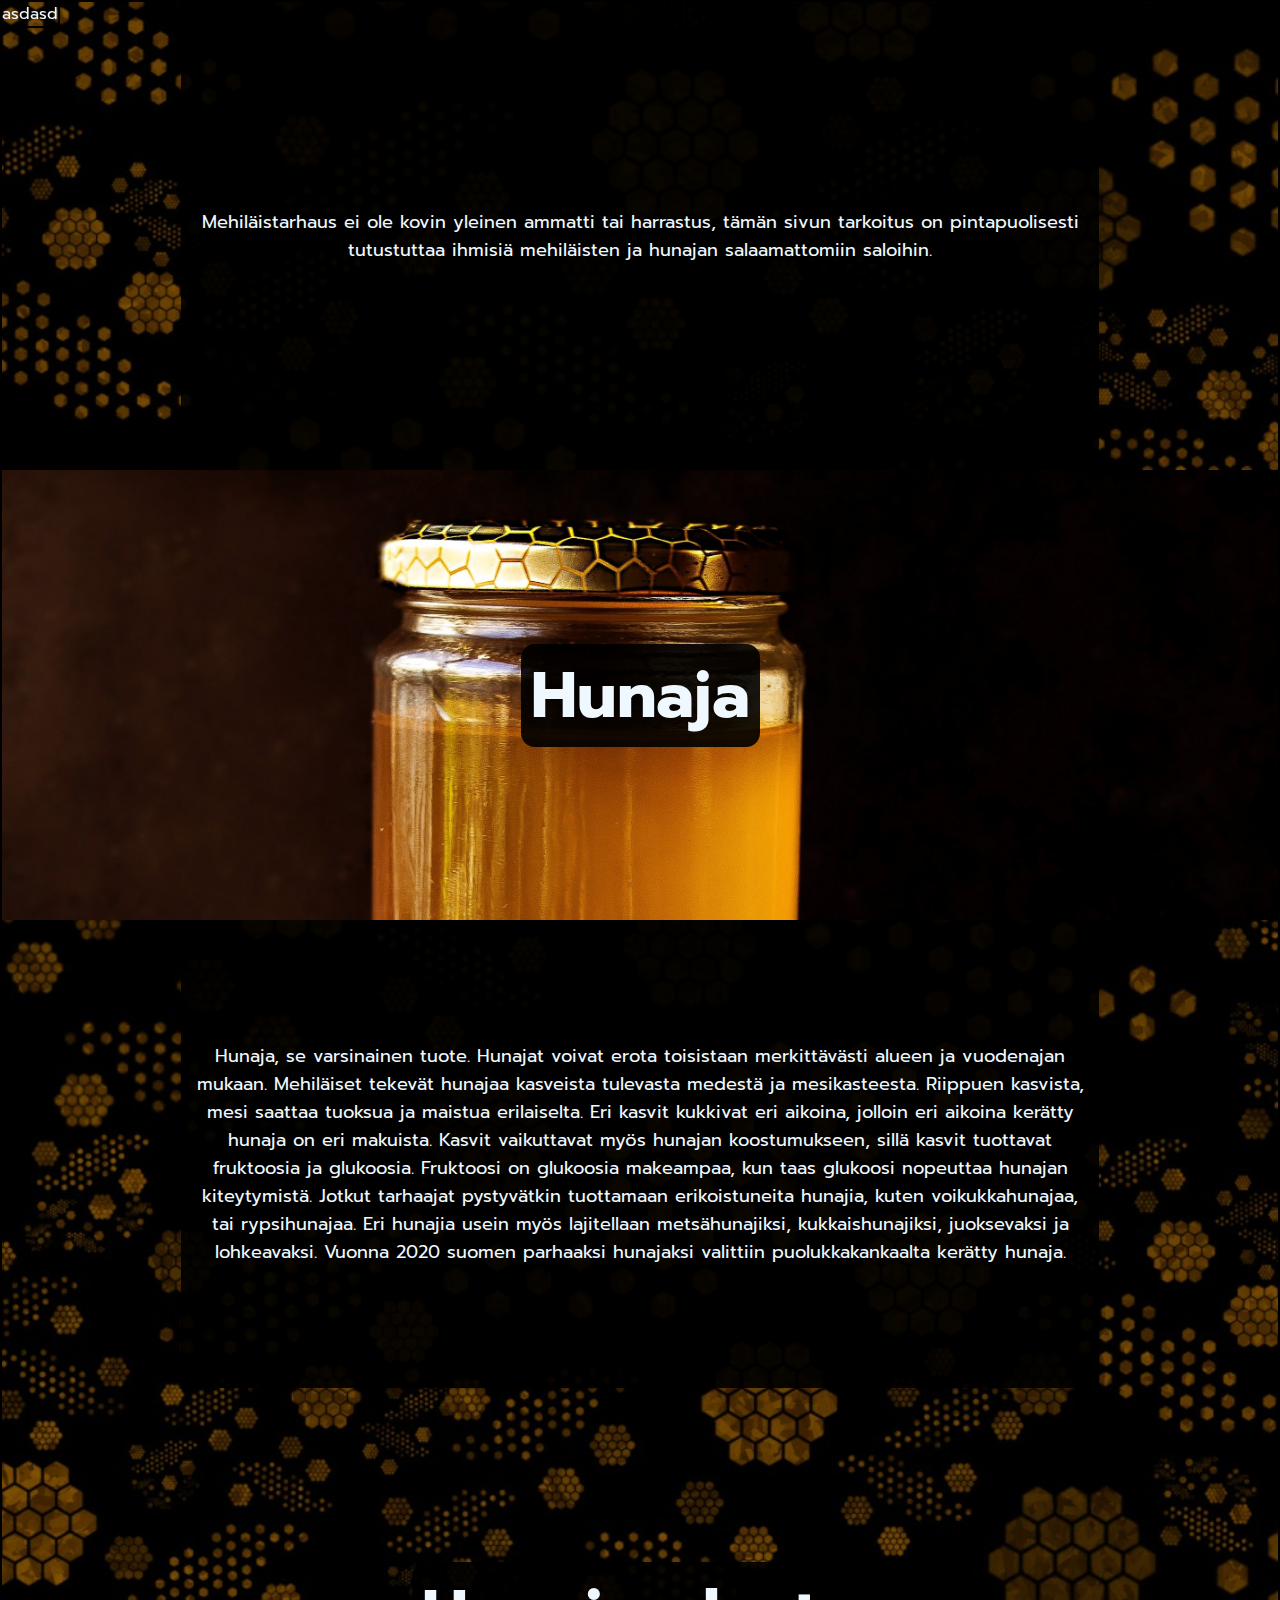
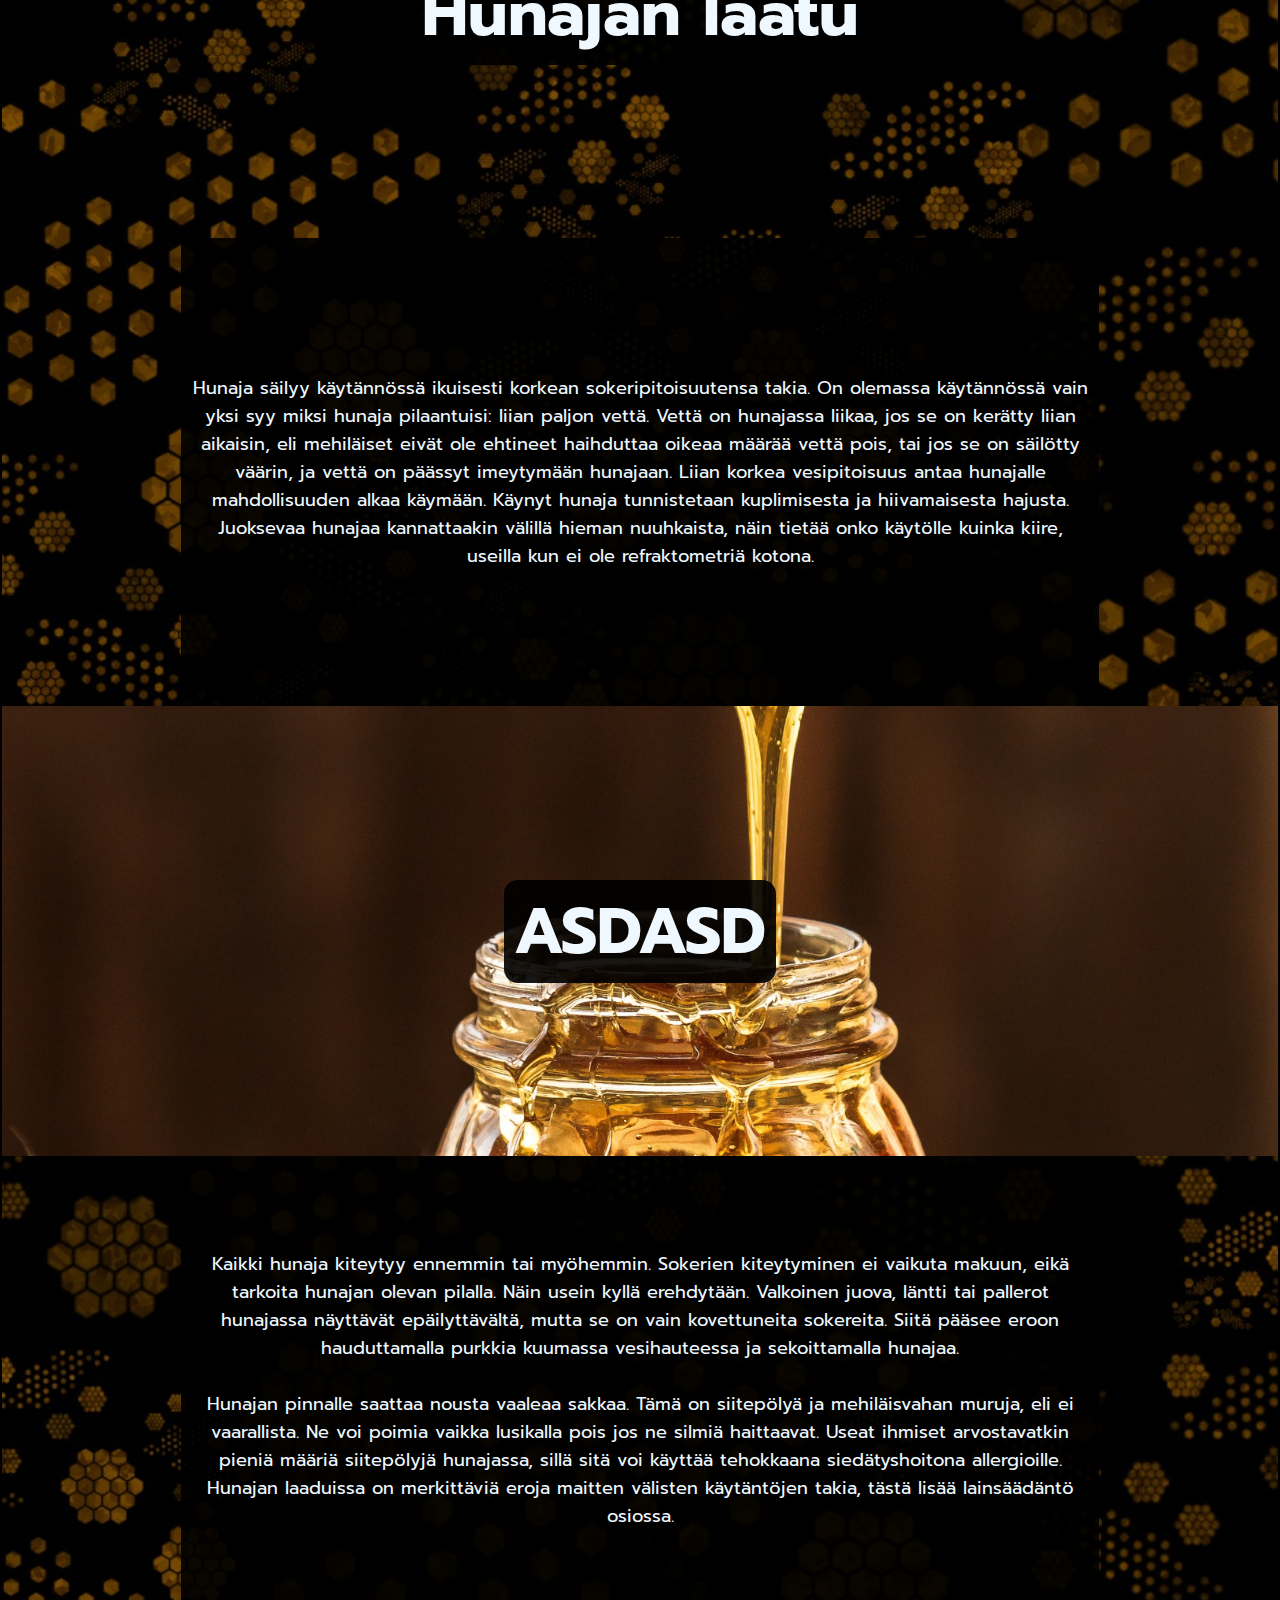
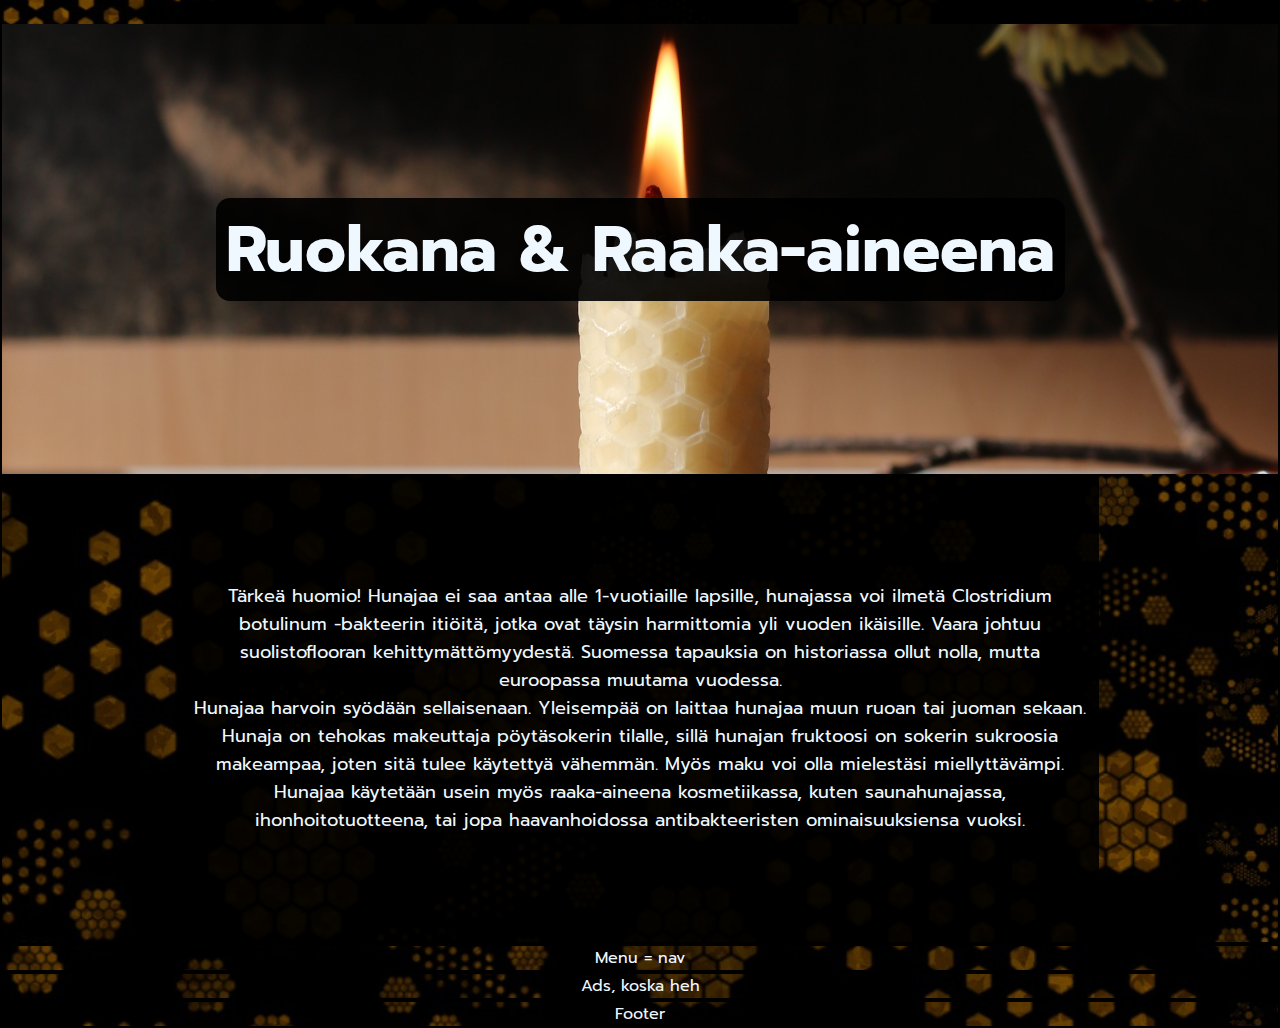
==== hha_apiary.html @ 1c7a5c9d "sivu 1 content valmis, nav bar kesken" ====
<html lang="en">
<head>
    <meta charset="UTF-8">
    <meta http-equiv="X-UA-Compatible" content="IE=edge">
    <meta name="viewport" content="width=device-width, initial-scale=1.0">
    <link rel="stylesheet" type="text/css" media="screen" href="hha_style.css">
    <script src="hha_script.js"></script>
    <title>Honeyhill FApiary</title>
</head>
<body>
    <body class="hha_grid">
        <header class="hha__header">
           asdasd

        </header>
        <main class="hha__main">
            <div>              
                Mehiläistarhaus ei ole kovin yleinen ammatti tai harrastus, tämän sivun tarkoitus on pintapuolisesti tutustuttaa ihmisiä mehiläisten ja hunajan salaamattomiin saloihin.
            </div>

            <div>
                <h2>
                   Hunaja
                </h2>

            </div>

            <div>
                <p>Hunaja, se varsinainen tuote. Hunajat voivat erota toisistaan merkittävästi alueen ja vuodenajan mukaan. Mehiläiset tekevät hunajaa kasveista tulevasta medestä ja mesikasteesta. Riippuen kasvista, mesi saattaa tuoksua ja maistua erilaiselta. 
                    Eri kasvit kukkivat eri aikoina, jolloin eri aikoina kerätty hunaja on eri makuista. Kasvit vaikuttavat myös hunajan koostumukseen, sillä kasvit tuottavat fruktoosia ja glukoosia.
                    Fruktoosi on glukoosia makeampaa, kun taas glukoosi nopeuttaa hunajan kiteytymistä.
                    Jotkut tarhaajat pystyvätkin tuottamaan erikoistuneita hunajia, kuten voikukkahunajaa, tai rypsihunajaa. Eri hunajia usein myös lajitellaan metsähunajiksi, kukkaishunajiksi, juoksevaksi ja lohkeavaksi. Vuonna 2020 suomen parhaaksi hunajaksi valittiin puolukkakankaalta kerätty hunaja.
                </p>             
            </div>

            <div>
                <h2>Hunajan laatu</h2>
            </div>
            <div>
                <p>
                    Hunaja säilyy käytännössä ikuisesti korkean sokeripitoisuutensa takia.
                    On olemassa käytännössä vain yksi syy miksi hunaja pilaantuisi: liian paljon vettä. Vettä on hunajassa liikaa, jos se on kerätty liian aikaisin, eli mehiläiset eivät ole ehtineet haihduttaa oikeaa määrää vettä pois, tai jos se on säilötty väärin, ja vettä on päässyt imeytymään hunajaan.
                    Liian korkea vesipitoisuus antaa hunajalle mahdollisuuden alkaa käymään. Käynyt hunaja tunnistetaan kuplimisesta ja hiivamaisesta hajusta. Juoksevaa hunajaa kannattaakin välillä hieman nuuhkaista, näin tietää onko käytölle kuinka kiire, useilla kun ei ole refraktometriä kotona.
                </p>
            </div>
            <div>
                <h2> ASDASD</h2>
            </div>
            <div>
                <p>
                    Kaikki hunaja kiteytyy ennemmin tai myöhemmin. Sokerien kiteytyminen ei vaikuta makuun, eikä tarkoita hunajan olevan pilalla. Näin usein kyllä erehdytään. Valkoinen juova, läntti tai pallerot hunajassa näyttävät epäilyttävältä, mutta se on vain kovettuneita sokereita. Siitä pääsee eroon hauduttamalla purkkia kuumassa vesihauteessa ja sekoittamalla hunajaa. 
                    <br><br>
                    Hunajan pinnalle saattaa nousta vaaleaa sakkaa. Tämä on siitepölyä ja mehiläisvahan muruja, eli ei vaarallista. Ne voi poimia vaikka lusikalla pois jos ne silmiä haittaavat. Useat ihmiset arvostavatkin pieniä määriä siitepölyjä hunajassa, sillä sitä voi käyttää tehokkaana siedätyshoitona allergioille.
                    Hunajan laaduissa on merkittäviä eroja maitten välisten käytäntöjen takia, tästä lisää lainsäädäntö osiossa.
                </p>
            </div>
            <div>
                <h2>Ruokana & Raaka-aineena</h2>
            </div>
            <div>
                <p>
                    Tärkeä huomio! Hunajaa ei saa antaa alle 1-vuotiaille lapsille, hunajassa voi ilmetä Clostridium botulinum -bakteerin itiöitä, jotka ovat täysin harmittomia yli vuoden ikäisille. Vaara johtuu suolistoflooran kehittymättömyydestä. Suomessa tapauksia on historiassa ollut nolla, mutta euroopassa muutama vuodessa.
                    <br>
                    Hunajaa harvoin syödään sellaisenaan. Yleisempää on laittaa hunajaa muun ruoan tai juoman sekaan. Hunaja on tehokas makeuttaja pöytäsokerin tilalle, sillä hunajan fruktoosi on sokerin sukroosia makeampaa, joten sitä tulee käytettyä vähemmän. Myös maku voi olla mielestäsi miellyttävämpi.
                    <br>
                    Hunajaa käytetään usein myös raaka-aineena kosmetiikassa, kuten saunahunajassa, ihonhoitotuotteena, tai jopa haavanhoidossa antibakteeristen ominaisuuksiensa vuoksi.
                </p>
            </div>
        </main>
        <aside class="hha__left">Menu = nav</aside>
        <aside class="hha__right">Ads, koska heh</aside>
        <footer class="hha__footer">Footer</footer>
</body>
</html>
---- hha_style.css ----
/* Sivun yleiset asetukset */
@import url('https://fonts.googleapis.com/css2?family=Prompt:wght@100&display=swap');
* {	border: 0;
	padding: 0;
	margin: 0;
	font-family: 'Prompt', sans-serif;
	color: aliceblue;	
}

body {
    background: slategrey;
    text-align: center;
	background-image: url(hha_media/background-7002290.jpg);
	background-size: cover;
}

div {
	display: flex;
	align-items: center;
	justify-content: center;
	width: 100%;
	height: 50vh;}

h2 {
	font-size: 4em;
	background-color: rgb(0, 0, 0, 0.9);	
	padding: 3px 10px;
	border-radius: 14px;	
}

/* content uotoilu aka. sekoilu */

div:nth-child(1){
	margin: auto;
	padding: 1vh;
	max-width: 100vh;
	background-color: rgb(0, 0, 0, 0.9);
	font-size: 2vh;
}
div:nth-child(2){
	background-image: url(hha_media/honeyjar1.jpg);
	background-size: cover;
}
div:nth-child(3){
	margin: auto;
	padding: 1vh;
	max-width: 100vh;
	background-color: rgb(0, 0, 0, 0.9);
	font-size: 2vh;
}
div:nth-child(4){
	background-image: url(hha_media/honeyjar2.jpg);
	background-size: cover;
}
div:nth-child(5){
	margin: auto;
	padding: 1vh;
	max-width: 100vh;
	background-color: rgb(0, 0, 0, 0.9);
	font-size: 2vh;
}
div:nth-child(6){
	background-image: url(hha_media/honeyjar2\ -\ Copy.jpg);
	background-size: cover;
}
div:nth-child(7){
	margin: auto;
	padding: 1vh;
	max-width: 100vh;
	background-color: rgb(0, 0, 0, 0.9);
	font-size: 2vh;
}
div:nth-child(8){
	background-image: url(hha_media/beeswax-4052813.jpg);
	background-size: cover;
}
div:nth-child(9){
	margin: auto;
	padding: 1vh;
	max-width: 100vh;
	background-color: rgb(0, 0, 0, 0.9);
	font-size: 2vh;
}
div:nth-child(10){
	background-color: green;
}
div:nth-child(11){
	margin: auto;
	padding: 1vh;
	max-width: 100vh;
	background-color: rgb(0, 0, 0, 0.9);
	font-size: 2vh;

}div:nth-child(12){
	background-color: green;
}

/* Nav on viel ripulia, en ehtinyt selvittää miks eka versio ei toiminut. Tämä on väliaikainen */

.svg {
	max-width: 100px;
	max-height: 100px;
	background-color: whitesmoke;
		
}  
.hha__header { position: fixed;
}

/* Gridin jäsentely */

.hha__header { grid-area: header; border: black solid 2px; }
.hha__footer { grid-area: footer; border: black solid 2px; }
.hha__main { grid-area: main; border: black solid 2px; }
.hha__left { grid-area: navigation; border: black solid 2px;}
.hha__right { grid-area: ads; border: black solid 2px;}

.hha_grid {        
        grid-template-areas: 
                            "header"
		                    "navigation"
		                    "main"
		                    "ads"
		                    "footer";
		grid-template-columns: 100%;
		grid-template-rows: 100px 
							50px 
							1fr
							50px 
							30px;
	}
}
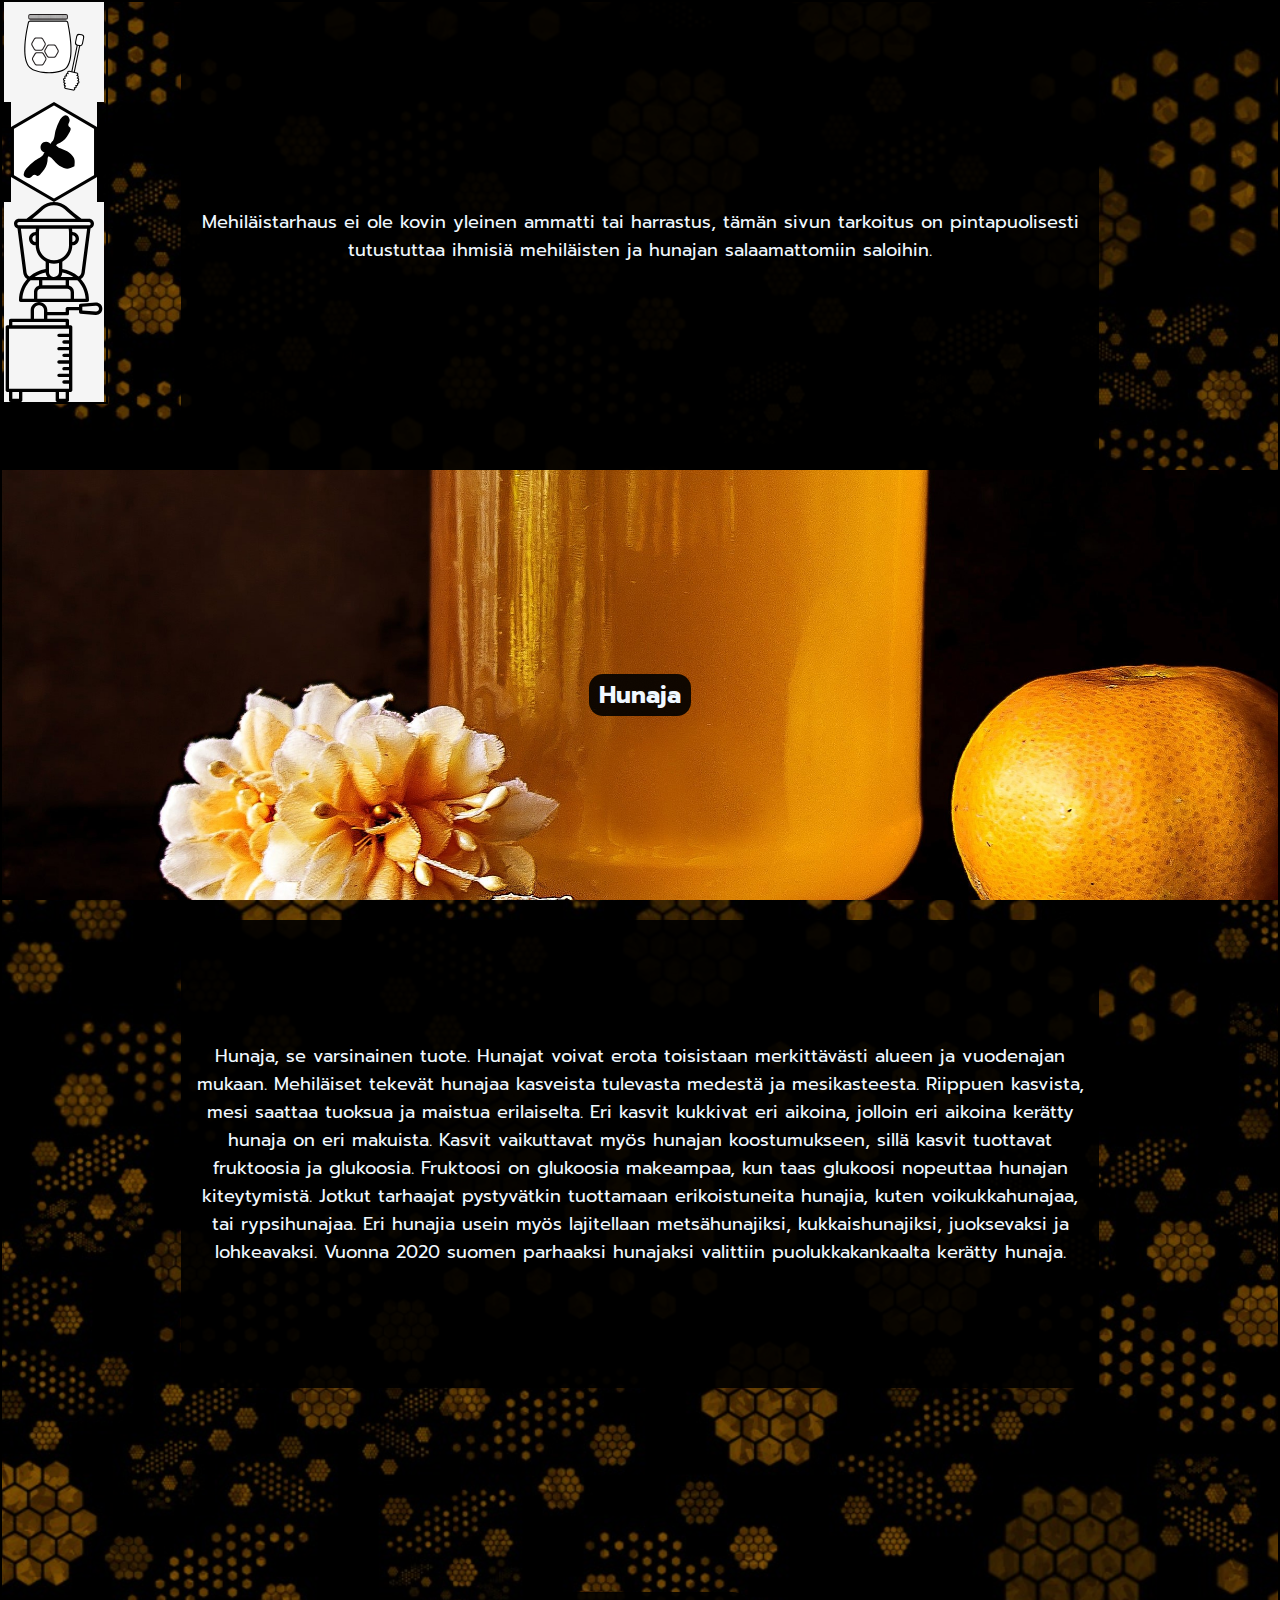
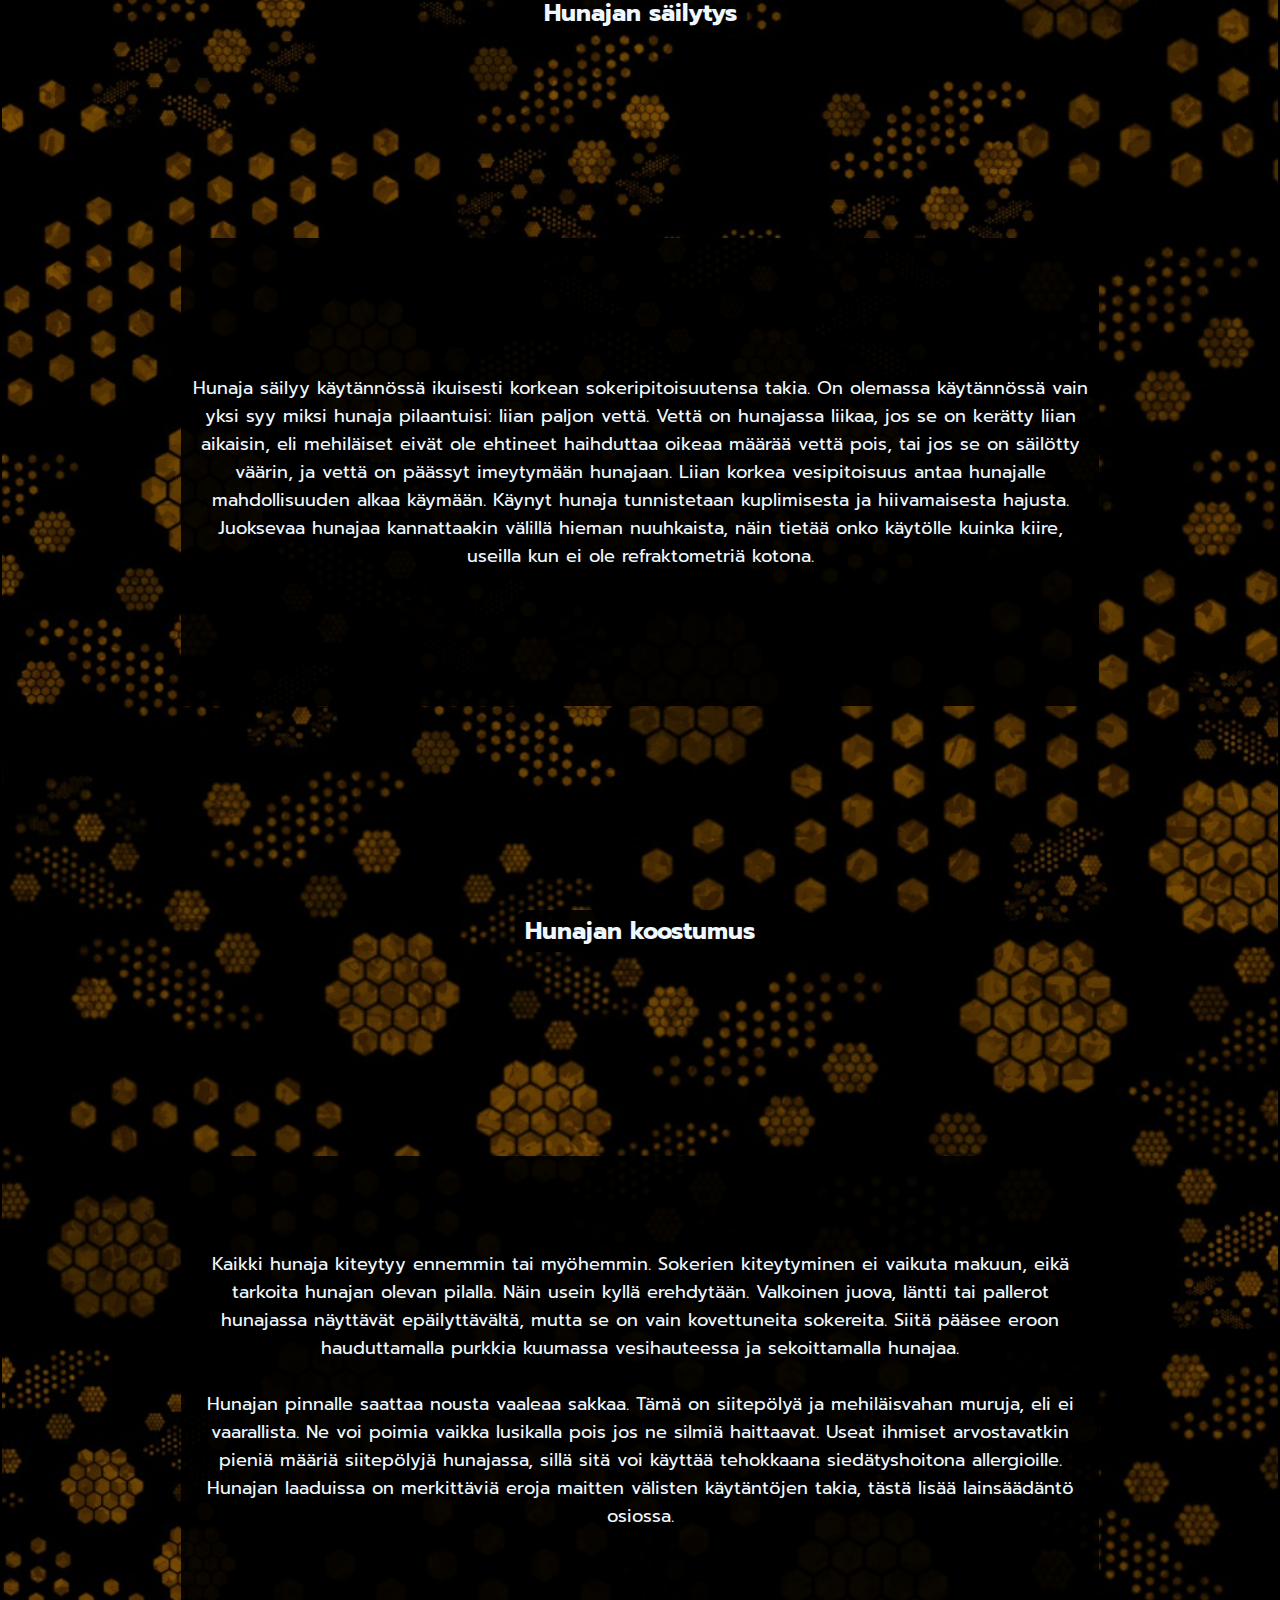
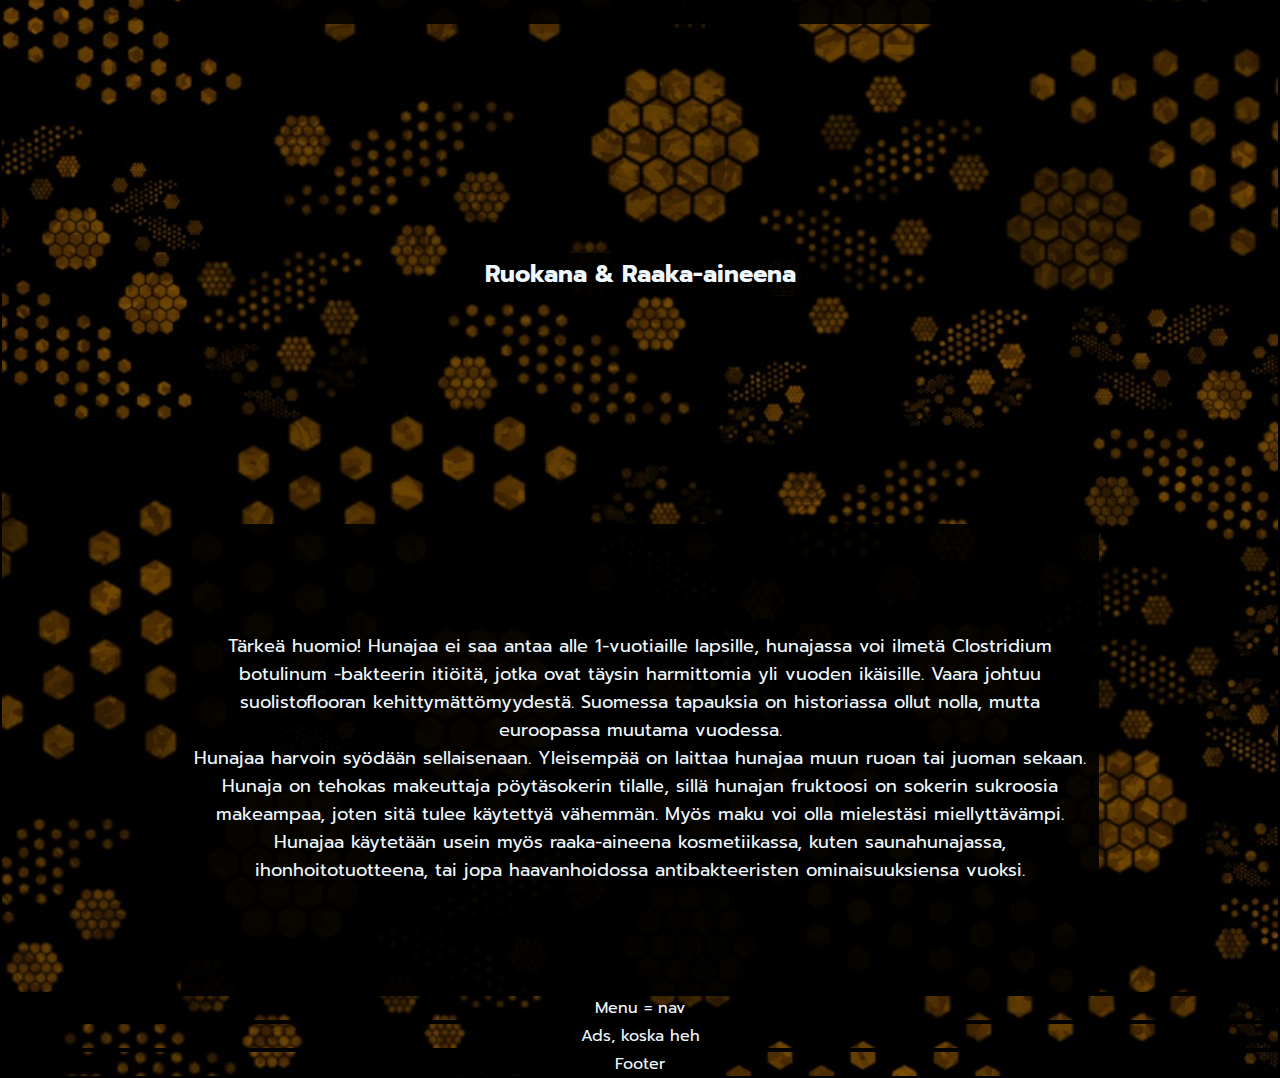
==== commit c10f2262: "parallax" ====
--- a/hha_apiary.html
+++ b/hha_apiary.html
@@ -9,16 +9,28 @@
 </head>
 <body>
     <body class="hha_grid">
+       <!-- Nav on viel iha päi hemmettiä, en saanu noita kuvia pysymään oikeassa muodossa. horisontaalisesti asetettuna listana kuvat katosivat --> 
         <header class="hha__header">
-           asdasd
-
+            <a href="index.html">
+            <img class="svg" src="hha_media/Honey_icon_white_01.svg" alt="Hunaja">
+            </a>
+            <a href="hha_bees.html">
+            <img class="svg" src="hha_media/Hex_icon_with_bee_white.svg" alt="Mehiläiset">
+            </a>
+            <a href="hha_apiary.html">
+            <img class="svg" src="hha_media/beekeeper.svg" alt="Tarhaus">
+            </a>
+            <a href="hha_source.html">
+            <img class="svg" src="hha_media/centrigute.svg" alt="Lainsäädäntö">
+            </a>
+               
         </header>
         <main class="hha__main">
             <div>              
                 Mehiläistarhaus ei ole kovin yleinen ammatti tai harrastus, tämän sivun tarkoitus on pintapuolisesti tutustuttaa ihmisiä mehiläisten ja hunajan salaamattomiin saloihin.
             </div>
 
-            <div>
+            <div class="contentHeadline">
                 <h2>
                    Hunaja
                 </h2>
@@ -33,8 +45,8 @@
                 </p>             
             </div>
 
-            <div>
-                <h2>Hunajan laatu</h2>
+            <div class="contentHeadline">
+                <h2>Hunajan säilytys</h2>
             </div>
             <div>
                 <p>
@@ -43,8 +55,8 @@
                     Liian korkea vesipitoisuus antaa hunajalle mahdollisuuden alkaa käymään. Käynyt hunaja tunnistetaan kuplimisesta ja hiivamaisesta hajusta. Juoksevaa hunajaa kannattaakin välillä hieman nuuhkaista, näin tietää onko käytölle kuinka kiire, useilla kun ei ole refraktometriä kotona.
                 </p>
             </div>
-            <div>
-                <h2> ASDASD</h2>
+            <div class="contentHeadline">
+                <h2> Hunajan koostumus</h2>
             </div>
             <div>
                 <p>
@@ -54,7 +66,7 @@
                     Hunajan laaduissa on merkittäviä eroja maitten välisten käytäntöjen takia, tästä lisää lainsäädäntö osiossa.
                 </p>
             </div>
-            <div>
+            <div class="contentHeadline">
                 <h2>Ruokana & Raaka-aineena</h2>
             </div>
             <div>
--- a/hha_style.css
+++ b/hha_style.css
@@ -19,10 +19,11 @@
 	align-items: center;
 	justify-content: center;
 	width: 100%;
-	height: 50vh;}
+	min-height: 50vh;
+	height: auto;}
 
 h2 {
-	font-size: 4em;
+	font-size: em;
 	background-color: rgb(0, 0, 0, 0.9);	
 	padding: 3px 10px;
 	border-radius: 14px;	
@@ -38,7 +39,9 @@
 	font-size: 2vh;
 }
 div:nth-child(2){
+	height: 50vh;
 	background-image: url(hha_media/honeyjar1.jpg);
+	background-attachment: fixed;
 	background-size: cover;
 }
 div:nth-child(3){
@@ -49,7 +52,9 @@
 	font-size: 2vh;
 }
 div:nth-child(4){
+	height: 50vh;
 	background-image: url(hha_media/honeyjar2.jpg);
+	background-attachment: fixed;
 	background-size: cover;
 }
 div:nth-child(5){
@@ -60,7 +65,9 @@
 	font-size: 2vh;
 }
 div:nth-child(6){
+	height: 50vh;
 	background-image: url(hha_media/honeyjar2\ -\ Copy.jpg);
+	background-attachment: fixed;
 	background-size: cover;
 }
 div:nth-child(7){
@@ -71,7 +78,9 @@
 	font-size: 2vh;
 }
 div:nth-child(8){
+	height: 500px;
 	background-image: url(hha_media/beeswax-4052813.jpg);
+	background-attachment: fixed;
 	background-size: cover;
 }
 div:nth-child(9){
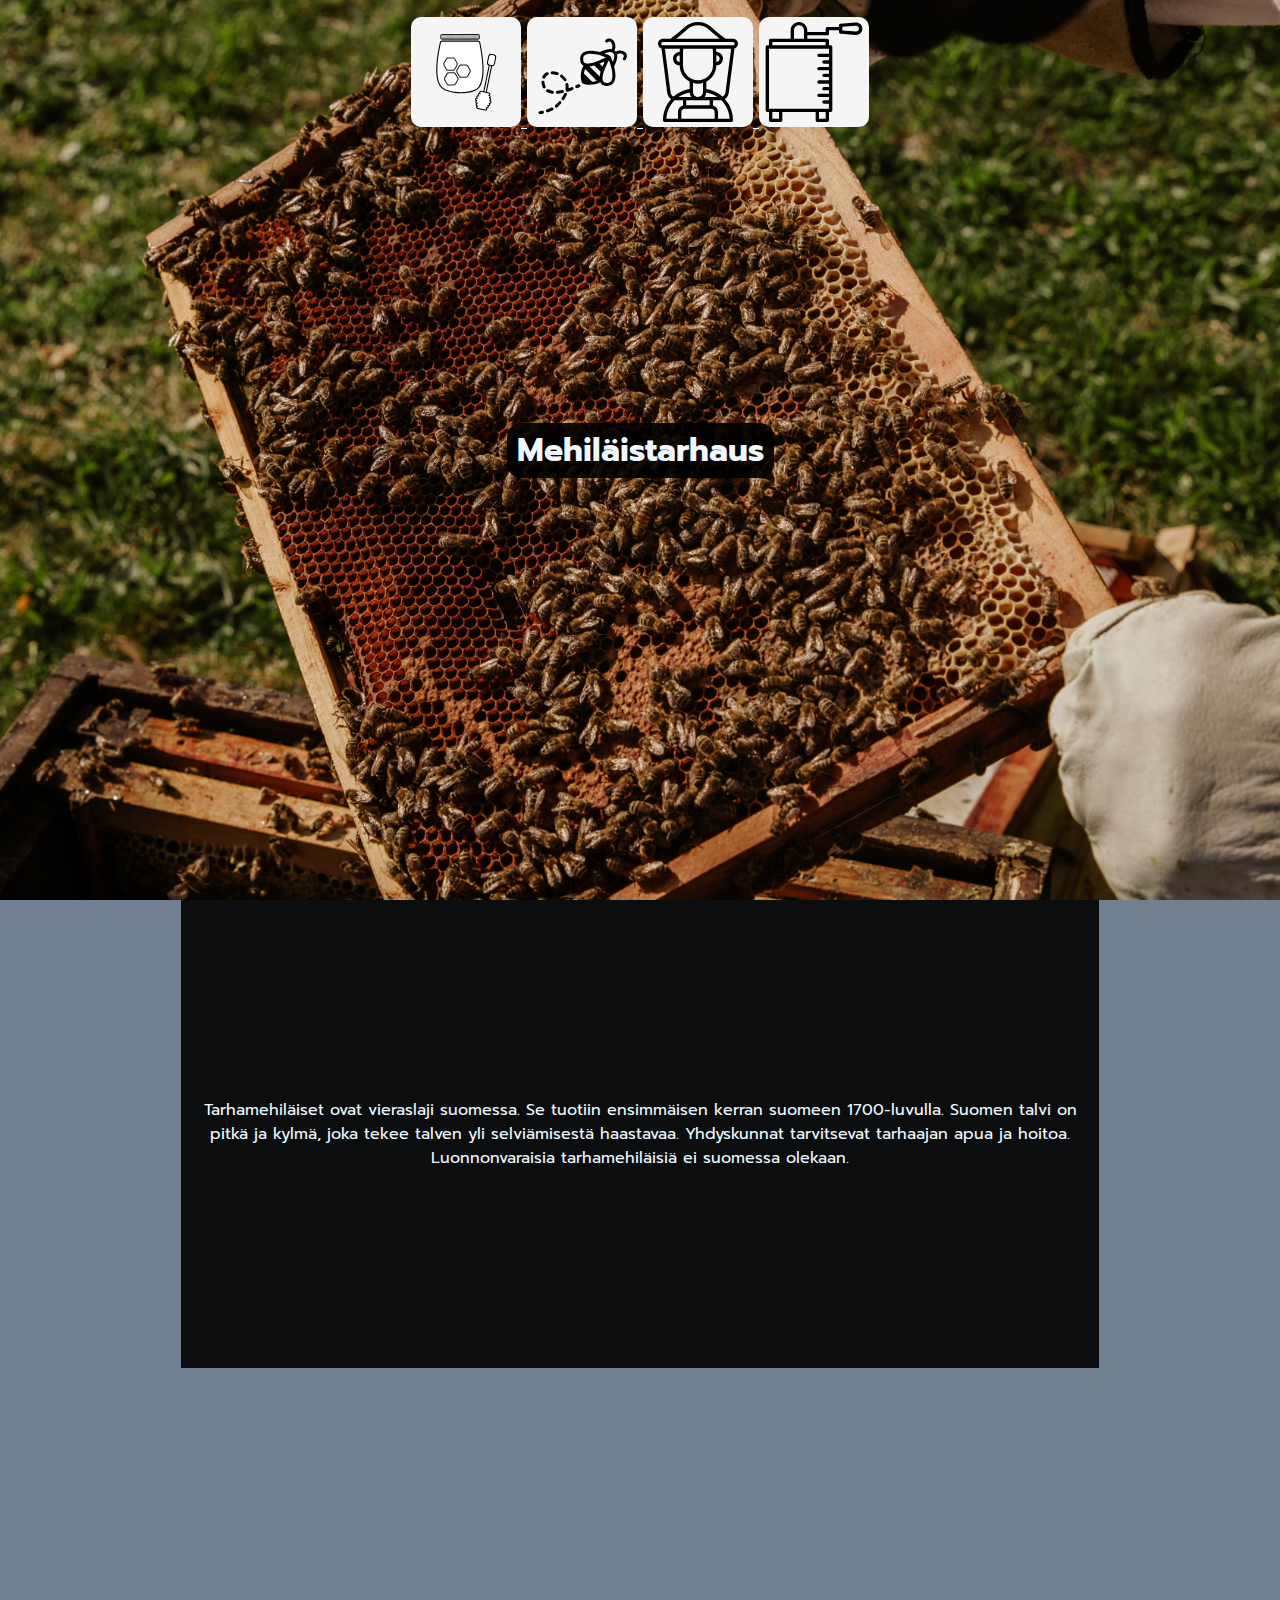
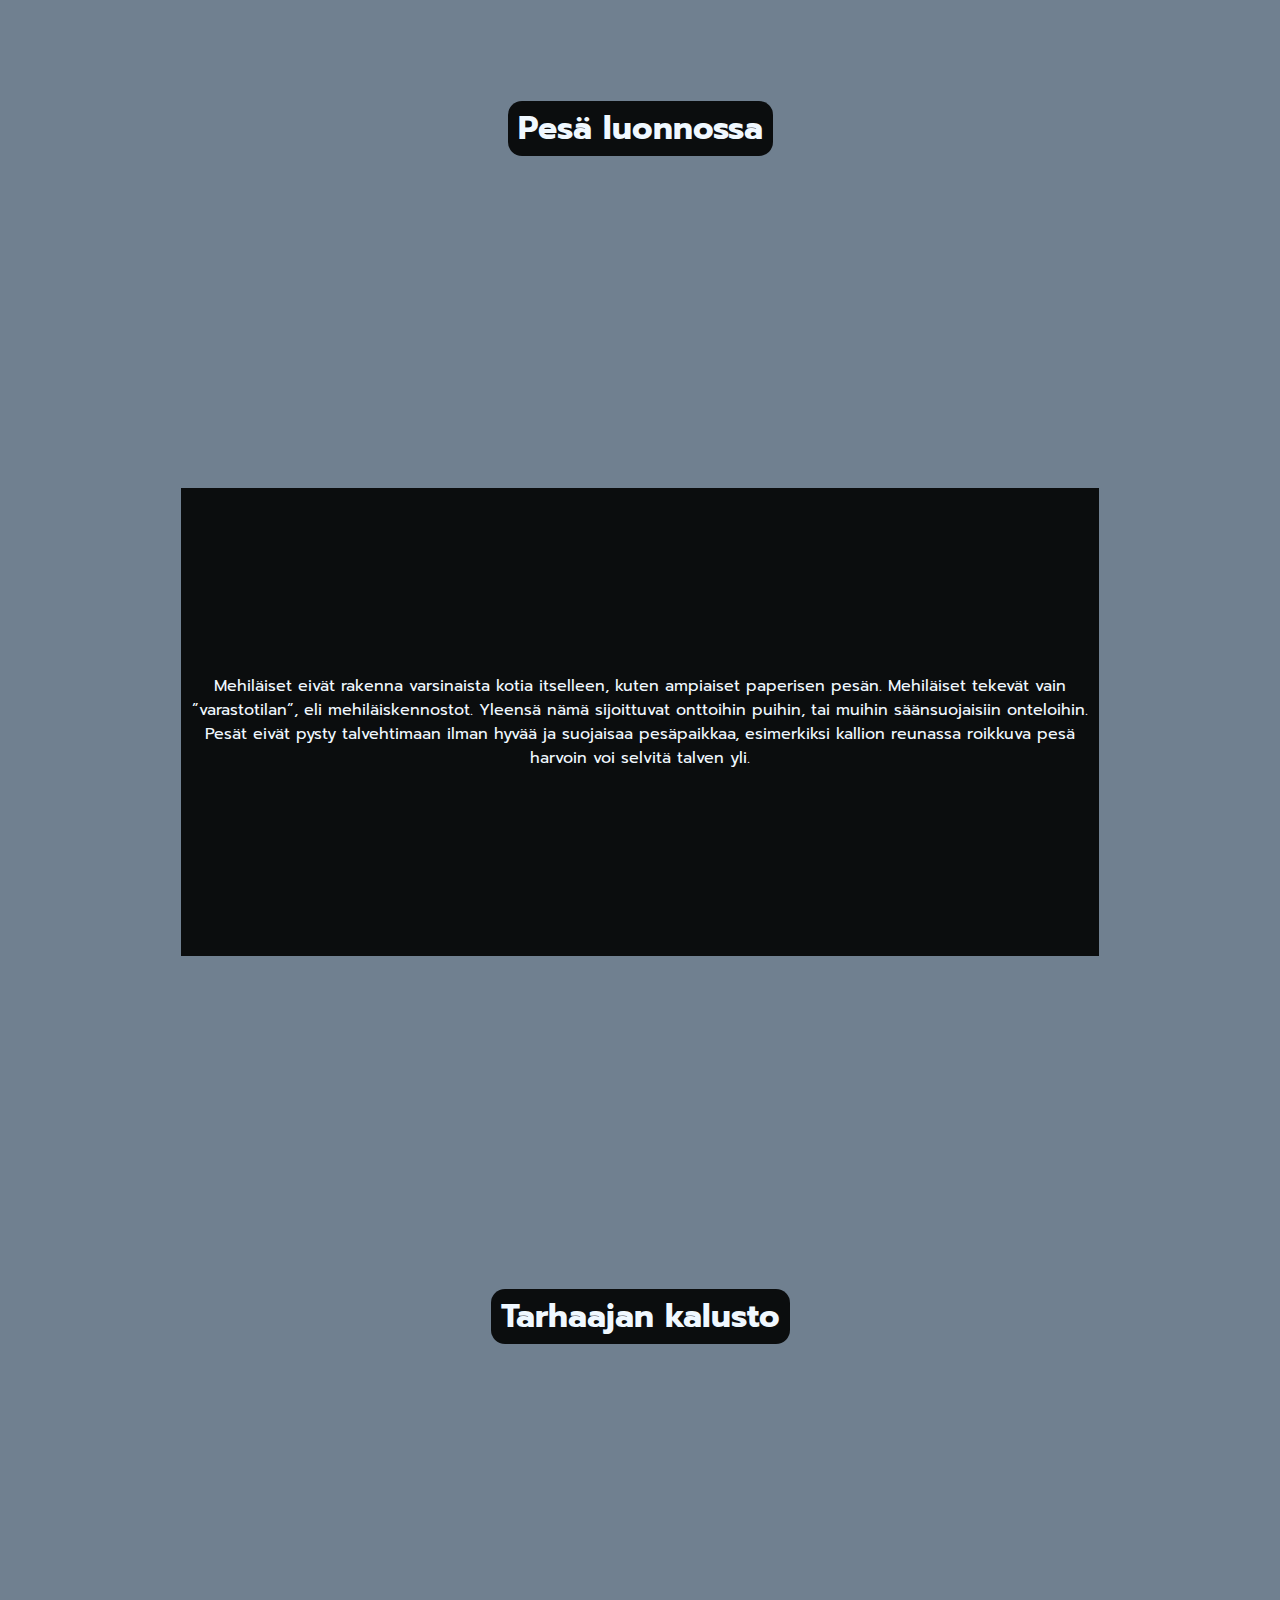
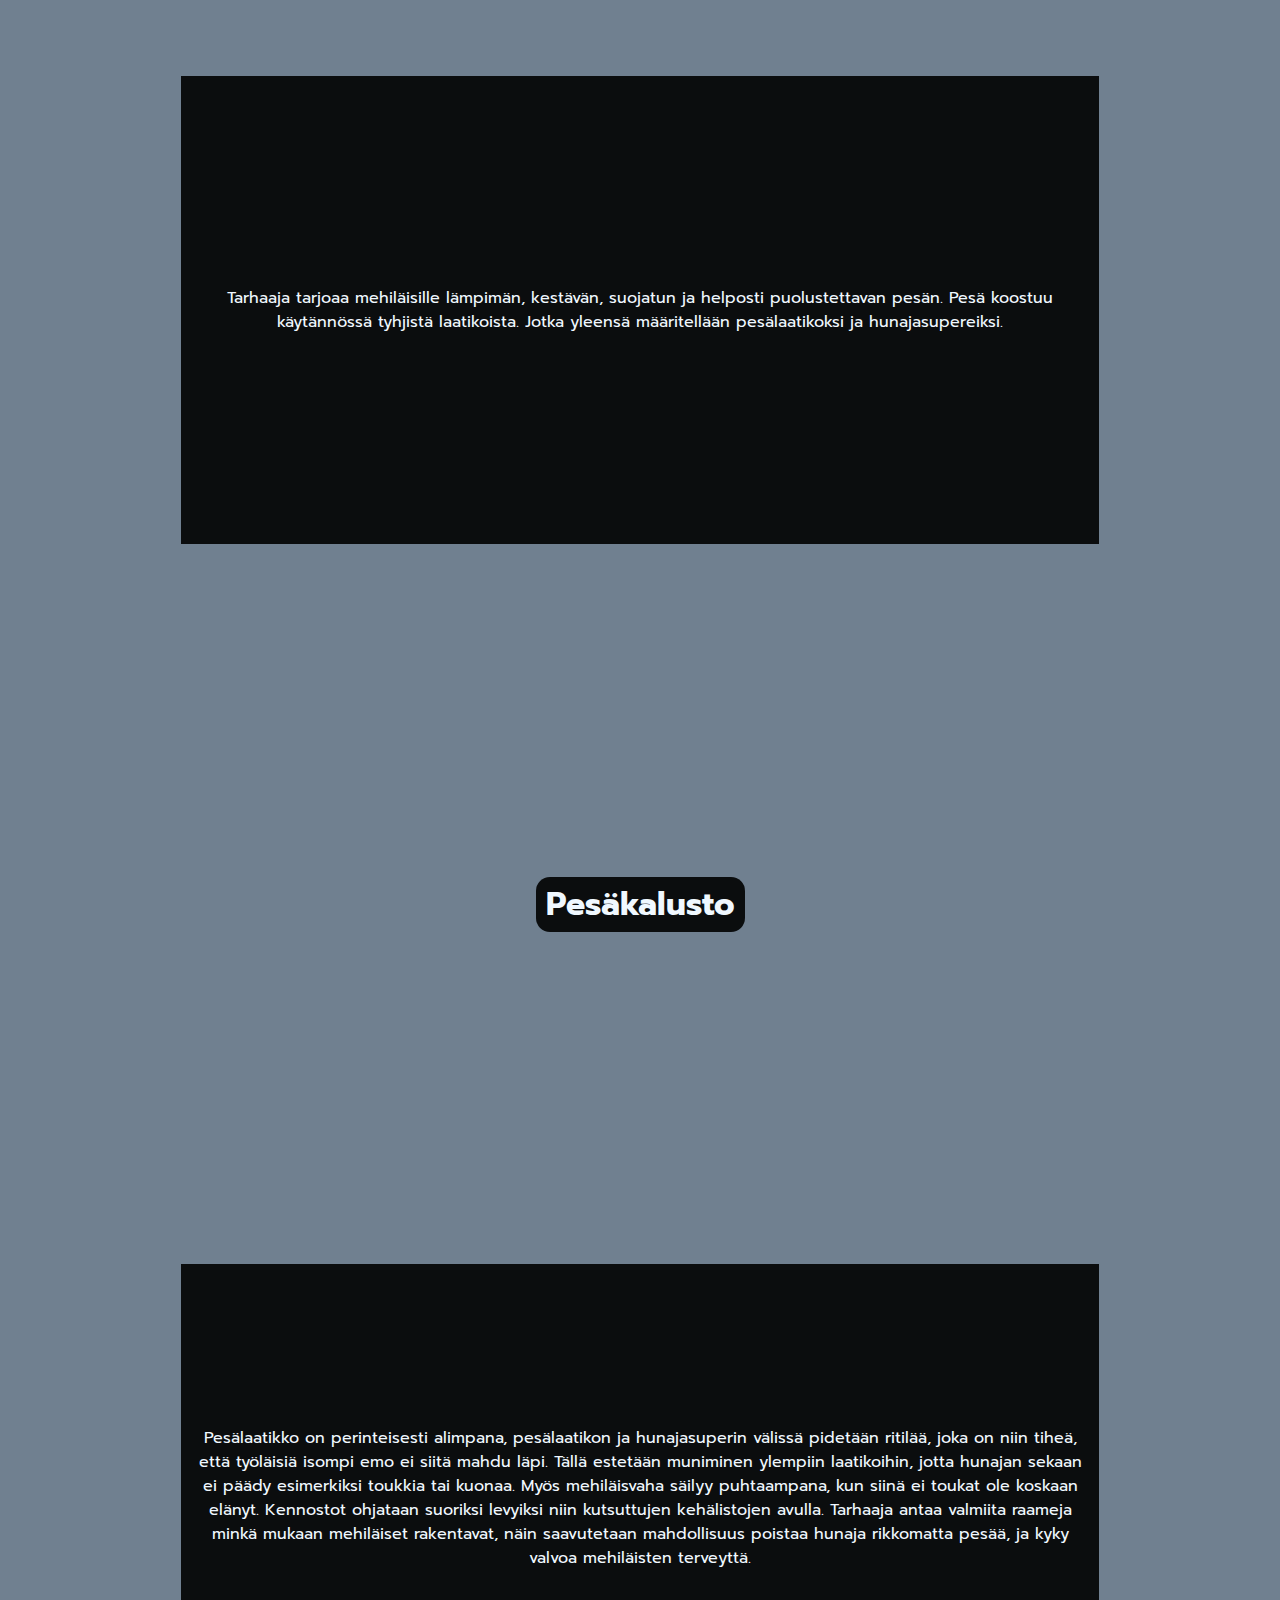
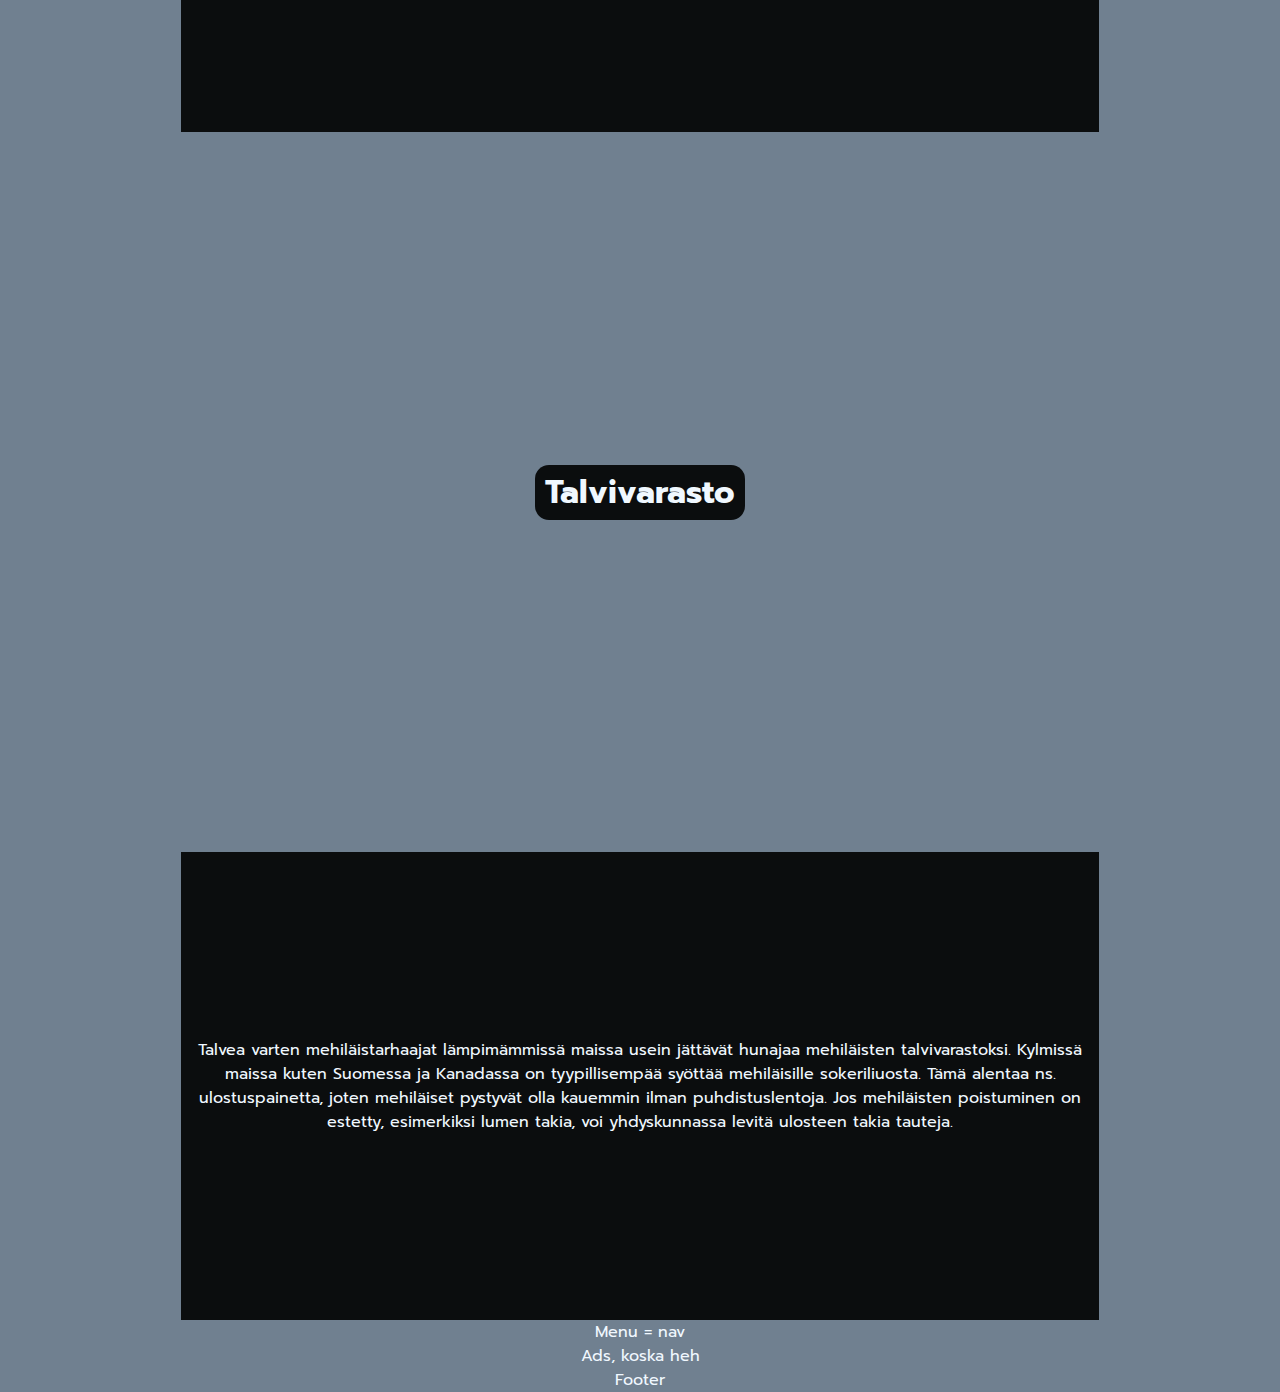
==== commit c5d7ba44: "Rimanalitusvalmis" ====
--- a/hha_apiary.html
+++ b/hha_apiary.html
@@ -5,78 +5,76 @@
     <meta name="viewport" content="width=device-width, initial-scale=1.0">
     <link rel="stylesheet" type="text/css" media="screen" href="hha_style.css">
     <script src="hha_script.js"></script>
-    <title>Honeyhill FApiary</title>
+    <title>Honeyhill Apiary</title>
 </head>
 <body>
     <body class="hha_grid">
-       <!-- Nav on viel iha päi hemmettiä, en saanu noita kuvia pysymään oikeassa muodossa. horisontaalisesti asetettuna listana kuvat katosivat --> 
+       
         <header class="hha__header">
+        <div class="navBar">
             <a href="index.html">
             <img class="svg" src="hha_media/Honey_icon_white_01.svg" alt="Hunaja">
             </a>
             <a href="hha_bees.html">
-            <img class="svg" src="hha_media/Hex_icon_with_bee_white.svg" alt="Mehiläiset">
+            <img class="svg" src="hha_media/bee.svg" alt="Mehiläiset">
             </a>
             <a href="hha_apiary.html">
             <img class="svg" src="hha_media/beekeeper.svg" alt="Tarhaus">
             </a>
-            <a href="hha_source.html">
+            <a href="hha_law.html">
             <img class="svg" src="hha_media/centrigute.svg" alt="Lainsäädäntö">
             </a>
-               
+        </div>       
         </header>
         <main class="hha__main">
-            <div>              
-                Mehiläistarhaus ei ole kovin yleinen ammatti tai harrastus, tämän sivun tarkoitus on pintapuolisesti tutustuttaa ihmisiä mehiläisten ja hunajan salaamattomiin saloihin.
-            </div>
-
-            <div class="contentHeadline">
+           
+            <div class="contentHeadlineApiary1">
                 <h2>
-                   Hunaja
+                    Mehiläistarhaus
                 </h2>
 
             </div>
 
-            <div>
-                <p>Hunaja, se varsinainen tuote. Hunajat voivat erota toisistaan merkittävästi alueen ja vuodenajan mukaan. Mehiläiset tekevät hunajaa kasveista tulevasta medestä ja mesikasteesta. Riippuen kasvista, mesi saattaa tuoksua ja maistua erilaiselta. 
-                    Eri kasvit kukkivat eri aikoina, jolloin eri aikoina kerätty hunaja on eri makuista. Kasvit vaikuttavat myös hunajan koostumukseen, sillä kasvit tuottavat fruktoosia ja glukoosia.
-                    Fruktoosi on glukoosia makeampaa, kun taas glukoosi nopeuttaa hunajan kiteytymistä.
-                    Jotkut tarhaajat pystyvätkin tuottamaan erikoistuneita hunajia, kuten voikukkahunajaa, tai rypsihunajaa. Eri hunajia usein myös lajitellaan metsähunajiksi, kukkaishunajiksi, juoksevaksi ja lohkeavaksi. Vuonna 2020 suomen parhaaksi hunajaksi valittiin puolukkakankaalta kerätty hunaja.
+            <div class="textBox">
+                <p>
+                    Tarhamehiläiset ovat vieraslaji suomessa. Se tuotiin ensimmäisen kerran suomeen 1700-luvulla. Suomen talvi on pitkä ja kylmä, joka tekee talven yli selviämisestä haastavaa. Yhdyskunnat tarvitsevat tarhaajan apua ja hoitoa. Luonnonvaraisia tarhamehiläisiä ei suomessa olekaan.
                 </p>             
             </div>
 
-            <div class="contentHeadline">
-                <h2>Hunajan säilytys</h2>
+            <div class="contentHeadlineApiary2">
+                <h2>Pesä luonnossa</h2>
             </div>
-            <div>
+            <div class="textBox">
                 <p>
-                    Hunaja säilyy käytännössä ikuisesti korkean sokeripitoisuutensa takia.
-                    On olemassa käytännössä vain yksi syy miksi hunaja pilaantuisi: liian paljon vettä. Vettä on hunajassa liikaa, jos se on kerätty liian aikaisin, eli mehiläiset eivät ole ehtineet haihduttaa oikeaa määrää vettä pois, tai jos se on säilötty väärin, ja vettä on päässyt imeytymään hunajaan.
-                    Liian korkea vesipitoisuus antaa hunajalle mahdollisuuden alkaa käymään. Käynyt hunaja tunnistetaan kuplimisesta ja hiivamaisesta hajusta. Juoksevaa hunajaa kannattaakin välillä hieman nuuhkaista, näin tietää onko käytölle kuinka kiire, useilla kun ei ole refraktometriä kotona.
+                    Mehiläiset eivät rakenna varsinaista kotia itselleen, kuten ampiaiset paperisen pesän. Mehiläiset tekevät vain ”varastotilan”, eli mehiläiskennostot. Yleensä nämä sijoittuvat onttoihin puihin, tai muihin säänsuojaisiin onteloihin.
+Pesät eivät pysty talvehtimaan ilman hyvää ja suojaisaa pesäpaikkaa, esimerkiksi kallion reunassa roikkuva pesä harvoin voi selvitä talven yli.
+
                 </p>
             </div>
-            <div class="contentHeadline">
-                <h2> Hunajan koostumus</h2>
+            <div class="contentHeadlineApiary3">
+                <h2>Tarhaajan kalusto</h2>
             </div>
-            <div>
+            <div class="textBox">
                 <p>
-                    Kaikki hunaja kiteytyy ennemmin tai myöhemmin. Sokerien kiteytyminen ei vaikuta makuun, eikä tarkoita hunajan olevan pilalla. Näin usein kyllä erehdytään. Valkoinen juova, läntti tai pallerot hunajassa näyttävät epäilyttävältä, mutta se on vain kovettuneita sokereita. Siitä pääsee eroon hauduttamalla purkkia kuumassa vesihauteessa ja sekoittamalla hunajaa. 
-                    <br><br>
-                    Hunajan pinnalle saattaa nousta vaaleaa sakkaa. Tämä on siitepölyä ja mehiläisvahan muruja, eli ei vaarallista. Ne voi poimia vaikka lusikalla pois jos ne silmiä haittaavat. Useat ihmiset arvostavatkin pieniä määriä siitepölyjä hunajassa, sillä sitä voi käyttää tehokkaana siedätyshoitona allergioille.
-                    Hunajan laaduissa on merkittäviä eroja maitten välisten käytäntöjen takia, tästä lisää lainsäädäntö osiossa.
+                    Tarhaaja tarjoaa mehiläisille lämpimän, kestävän, suojatun ja helposti puolustettavan pesän.
+                    Pesä koostuu käytännössä tyhjistä laatikoista. Jotka yleensä määritellään pesälaatikoksi ja hunajasupereiksi.
                 </p>
             </div>
-            <div class="contentHeadline">
-                <h2>Ruokana & Raaka-aineena</h2>
+            <div class="contentHeadlineApiary4">
+                <h2>Pesäkalusto</h2>
             </div>
-            <div>
+            <div class="textBox">
                 <p>
-                    Tärkeä huomio! Hunajaa ei saa antaa alle 1-vuotiaille lapsille, hunajassa voi ilmetä Clostridium botulinum -bakteerin itiöitä, jotka ovat täysin harmittomia yli vuoden ikäisille. Vaara johtuu suolistoflooran kehittymättömyydestä. Suomessa tapauksia on historiassa ollut nolla, mutta euroopassa muutama vuodessa.
-                    <br>
-                    Hunajaa harvoin syödään sellaisenaan. Yleisempää on laittaa hunajaa muun ruoan tai juoman sekaan. Hunaja on tehokas makeuttaja pöytäsokerin tilalle, sillä hunajan fruktoosi on sokerin sukroosia makeampaa, joten sitä tulee käytettyä vähemmän. Myös maku voi olla mielestäsi miellyttävämpi.
-                    <br>
-                    Hunajaa käytetään usein myös raaka-aineena kosmetiikassa, kuten saunahunajassa, ihonhoitotuotteena, tai jopa haavanhoidossa antibakteeristen ominaisuuksiensa vuoksi.
+                    Pesälaatikko on perinteisesti alimpana, pesälaatikon ja hunajasuperin välissä pidetään ritilää, joka on niin tiheä, että työläisiä isompi emo ei siitä mahdu läpi. Tällä estetään muniminen ylempiin laatikoihin, jotta hunajan sekaan ei päädy esimerkiksi toukkia tai kuonaa. Myös mehiläisvaha säilyy puhtaampana, kun siinä ei toukat ole koskaan elänyt.
+Kennostot ohjataan suoriksi levyiksi niin kutsuttujen kehälistojen avulla. Tarhaaja antaa valmiita raameja minkä mukaan mehiläiset rakentavat, näin saavutetaan mahdollisuus poistaa hunaja rikkomatta pesää, ja kyky valvoa mehiläisten terveyttä.
                 </p>
+            </div>
+            <div class="contentHeadlineApiary5">
+                <h2>Talvivarasto</h2>
+            </div>
+            <div class="textBox">
+                <p>
+                    Talvea varten mehiläistarhaajat lämpimämmissä maissa usein jättävät hunajaa mehiläisten talvivarastoksi. Kylmissä maissa kuten Suomessa ja Kanadassa on tyypillisempää syöttää mehiläisille sokeriliuosta. Tämä alentaa ns. ulostuspainetta, joten mehiläiset pystyvät olla kauemmin ilman puhdistuslentoja. Jos mehiläisten poistuminen on estetty, esimerkiksi lumen takia, voi yhdyskunnassa levitä ulosteen takia tauteja.                </p>
             </div>
         </main>
         <aside class="hha__left">Menu = nav</aside>
--- a/hha_style.css
+++ b/hha_style.css
@@ -12,129 +12,180 @@
     text-align: center;
 	background-image: url(hha_media/background-7002290.jpg);
 	background-size: cover;
+	background-attachment: fixed;
 }
-
 div {
 	display: flex;
 	align-items: center;
 	justify-content: center;
-	width: 100%;
-	min-height: 50vh;
+	width: 100%;	
 	height: auto;}
 
 h2 {
-	font-size: em;
+	font-size: 200%;
 	background-color: rgb(0, 0, 0, 0.9);	
 	padding: 3px 10px;
 	border-radius: 14px;	
 }
 
-/* content uotoilu aka. sekoilu */
+/* content muotoilu*/
 
-div:nth-child(1){
+.textBox {
 	margin: auto;
 	padding: 1vh;
 	max-width: 100vh;
 	background-color: rgb(0, 0, 0, 0.9);
-	font-size: 2vh;
+	font-size: 100%;
+	min-height: 50vh;
 }
-div:nth-child(2){
-	height: 50vh;
-	background-image: url(hha_media/honeyjar1.jpg);
+/* Honey osuus */
+.contentHeadlineHoney1{
+	height: 100vh;
+	background-image: url(hha_media/honeyjar1\ \(2\).jpg);
+	background-position:center;
 	background-attachment: fixed;
 	background-size: cover;
 }
-div:nth-child(3){
-	margin: auto;
-	padding: 1vh;
-	max-width: 100vh;
-	background-color: rgb(0, 0, 0, 0.9);
-	font-size: 2vh;
-}
-div:nth-child(4){
-	height: 50vh;
+.contentHeadlineHoney2{
+	height: 80vh;
 	background-image: url(hha_media/honeyjar2.jpg);
 	background-attachment: fixed;
 	background-size: cover;
 }
-div:nth-child(5){
-	margin: auto;
-	padding: 1vh;
-	max-width: 100vh;
-	background-color: rgb(0, 0, 0, 0.9);
-	font-size: 2vh;
-}
-div:nth-child(6){
-	height: 50vh;
-	background-image: url(hha_media/honeyjar2\ -\ Copy.jpg);
+.contentHeadlineHoney3{
+	height: 80vh;
+	background-image: url(hha_media/honeyStacked.jpg);
 	background-attachment: fixed;
 	background-size: cover;
 }
-div:nth-child(7){
-	margin: auto;
-	padding: 1vh;
-	max-width: 100vh;
-	background-color: rgb(0, 0, 0, 0.9);
-	font-size: 2vh;
-}
-div:nth-child(8){
-	height: 500px;
+.contentHeadlineHoney4{
+	height: 80vh;
 	background-image: url(hha_media/beeswax-4052813.jpg);
 	background-attachment: fixed;
 	background-size: cover;
 }
-div:nth-child(9){
-	margin: auto;
-	padding: 1vh;
-	max-width: 100vh;
-	background-color: rgb(0, 0, 0, 0.9);
-	font-size: 2vh;
+/* Bee osuus */
+.contentHeadlineBee1{
+	height: 100vh;
+	background-image: url(hha_media/beeBG.jpg);
+	background-position:center;
+	background-attachment: fixed;
+	background-size: cover;
+	
 }
-div:nth-child(10){
-	background-color: green;
+.contentHeadlineBee2{
+	height: 80vh;
+	background-image: url(hha_media/beeMarkedQueen.jpg);
+	background-position:center;
+	background-attachment: fixed;
+	background-size: cover;
 }
-div:nth-child(11){
-	margin: auto;
-	padding: 1vh;
-	max-width: 100vh;
-	background-color: rgb(0, 0, 0, 0.9);
-	font-size: 2vh;
+.contentHeadlineBee3{
+	height: 80vh;
+	background-image: url(hha_media/broodComb.jpg);
+	background-position:center;
+	background-attachment: fixed;
+	background-size: cover;
+}
+/* Tarhaus osuus */
+.contentHeadlineApiary1{
+	height: 100vh;
+	background-image: url(hha_media/beekeeperInspection.jpg);
+	background-position:center;
+	background-attachment: fixed;
+	background-size: cover;
+}
+.contentHeadlineApiary2{
+	height: 80vh;
+	background-image: url(hha_media/beeSawrm.jpg);
+	background-position:center;
+	background-attachment: fixed;
+	background-size: cover;
+}
+.contentHeadlineApiary3{
+	height: 80vh;
+	background-image: url(hha_media/beekeeperInspection3.jpg);
+	background-position:center;
+	background-attachment: fixed;
+	background-size: cover;
+}
+.contentHeadlineApiary4{
+	height: 80vh;
+	background-image: url(hha_media/beekeeperInspection2.jpg);
+	background-position:center;
+	background-attachment: fixed;
+	background-size: cover;
+}
+.contentHeadlineApiary5{
+	height: 80vh;
+	background-image: url(hha_media/fullHoneyFrame.jpg);
+	background-position:center;
+	background-attachment: fixed;
+	background-size: cover;
+}
+/* Laki osuus */
+.contentHeadlineLaw1{
+	height: 100vh;
+	background-image: url(hha_media/beehivesInFog.jpg);
+	background-position:center;
+	background-attachment: fixed;
+	background-size: cover;
+}
+.contentHeadlineLaw2{
+	height: 80vh;
+	background-image: url(hha_media/kennoHunaja.jpg);
+	background-position:center;
+	background-attachment: fixed;
+	background-size: cover;
+}
+.contentHeadlineLaw3{
+	height: 80vh;
+	background-image: url(hha_media/hiveEntrance.jpg);
+	background-position:center;
+	background-attachment: fixed;
+	background-size: cover;
+}
+.contentHeadlineLaw4{
+	height: 80vh;
+	background-image: url(hha_media/beekeeperInspection4.jpg);
+	background-position:center;
+	background-attachment: fixed;
+	background-size: cover;
+}
+/* NAV */
+.svg {	
+	width: 20vw;
+	max-width: 100px;
+	background-color: whitesmoke;
+	padding: 5px;
+	border: 5px whitesmoke;
+	border-radius: 10px;				
+}  
 
-}div:nth-child(12){
-	background-color: green;
+.hha__header { 
+	display: flex;
+	align-items: center;
+	justify-content: center;
+	width: 100%;	
+	height: auto;	
+}
+.navBar {
+	padding-top: 150px;
+	display: block;
+	position: fixed;	
 }
 
-/* Nav on viel ripulia, en ehtinyt selvittää miks eka versio ei toiminut. Tämä on väliaikainen */
-
-.svg {
-	max-width: 100px;
-	max-height: 100px;
-	background-color: whitesmoke;
-		
-}  
-.hha__header { position: fixed;
-}
 
 /* Gridin jäsentely */
-
-.hha__header { grid-area: header; border: black solid 2px; }
-.hha__footer { grid-area: footer; border: black solid 2px; }
-.hha__main { grid-area: main; border: black solid 2px; }
-.hha__left { grid-area: navigation; border: black solid 2px;}
-.hha__right { grid-area: ads; border: black solid 2px;}
+.hha__header { grid-area: header; }
+.hha__main { grid-area: main;}
 
 .hha_grid {        
         grid-template-areas: 
                             "header"
-		                    "navigation"
-		                    "main"
-		                    "ads"
-		                    "footer";
+		                    "main";
 		grid-template-columns: 100%;
 		grid-template-rows: 100px 
-							50px 
-							1fr
-							50px 
-							30px;
+							1fr;
 	}
-}
+
